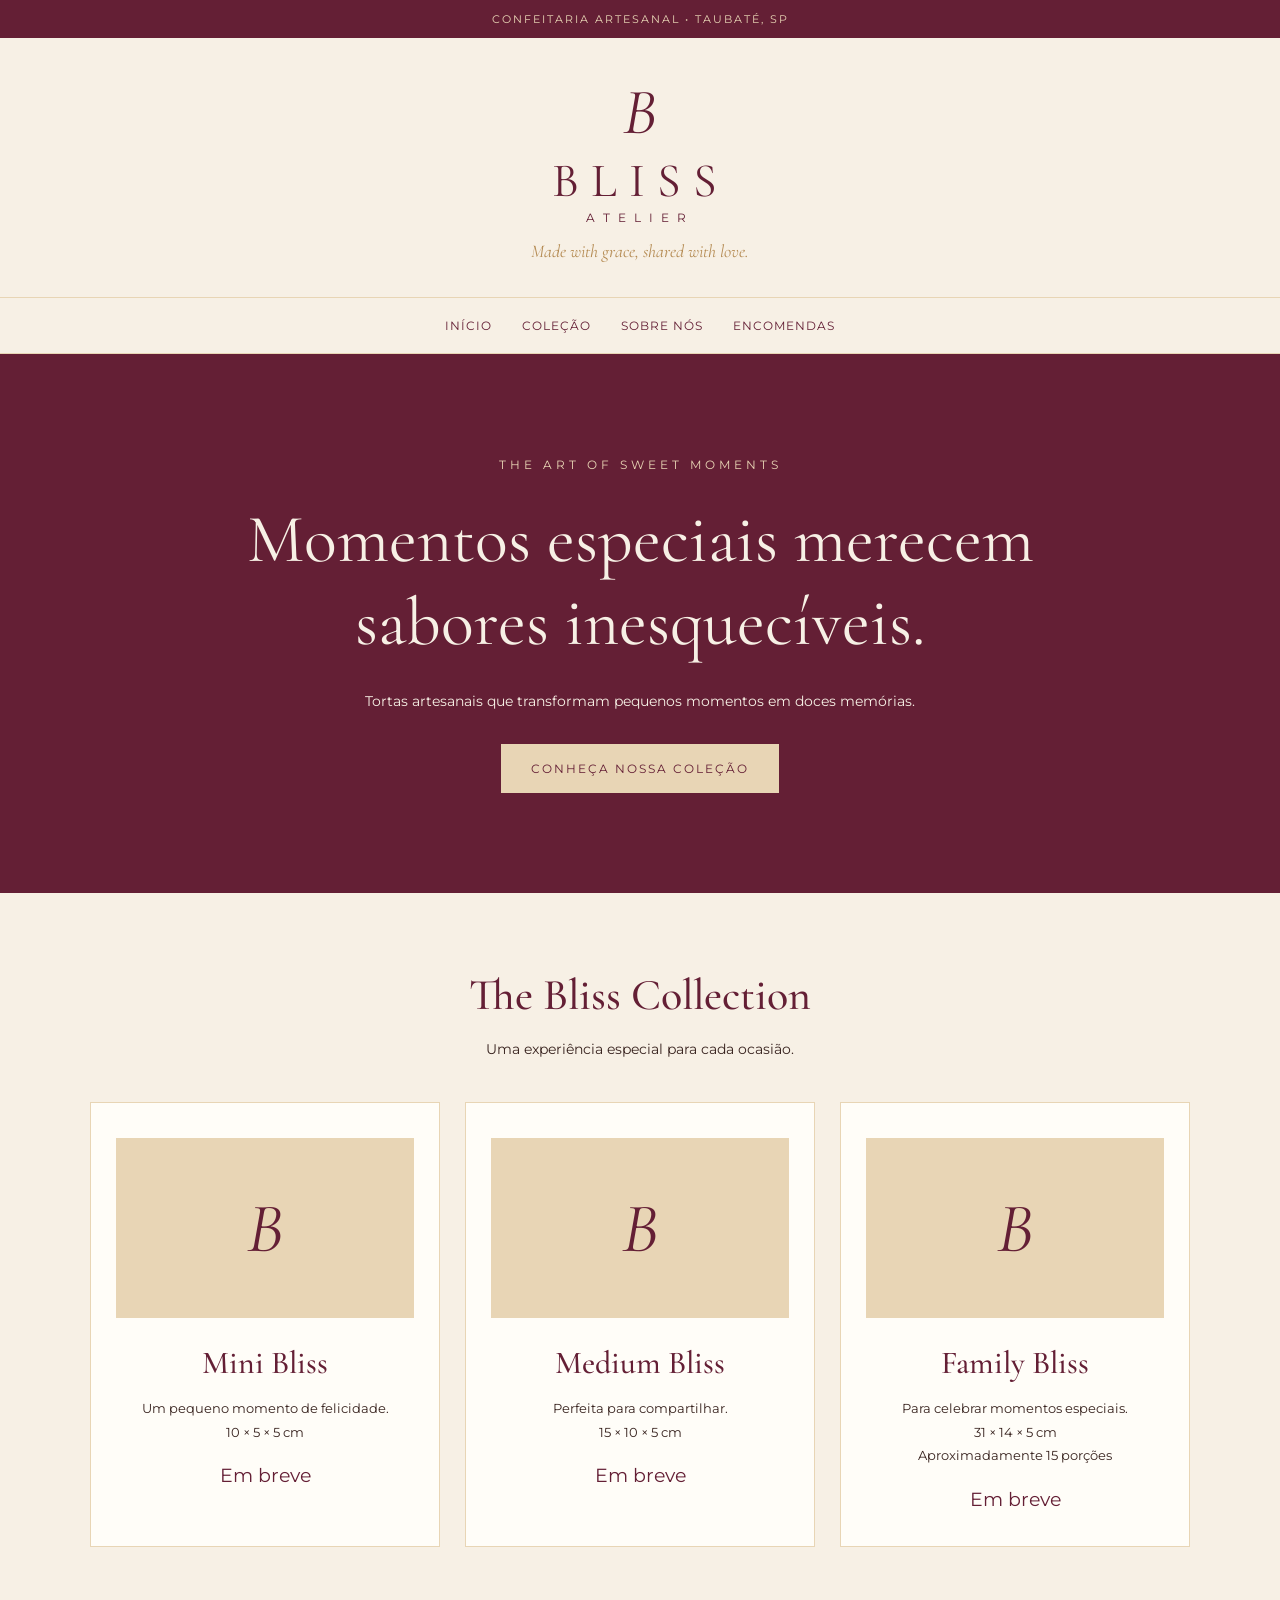
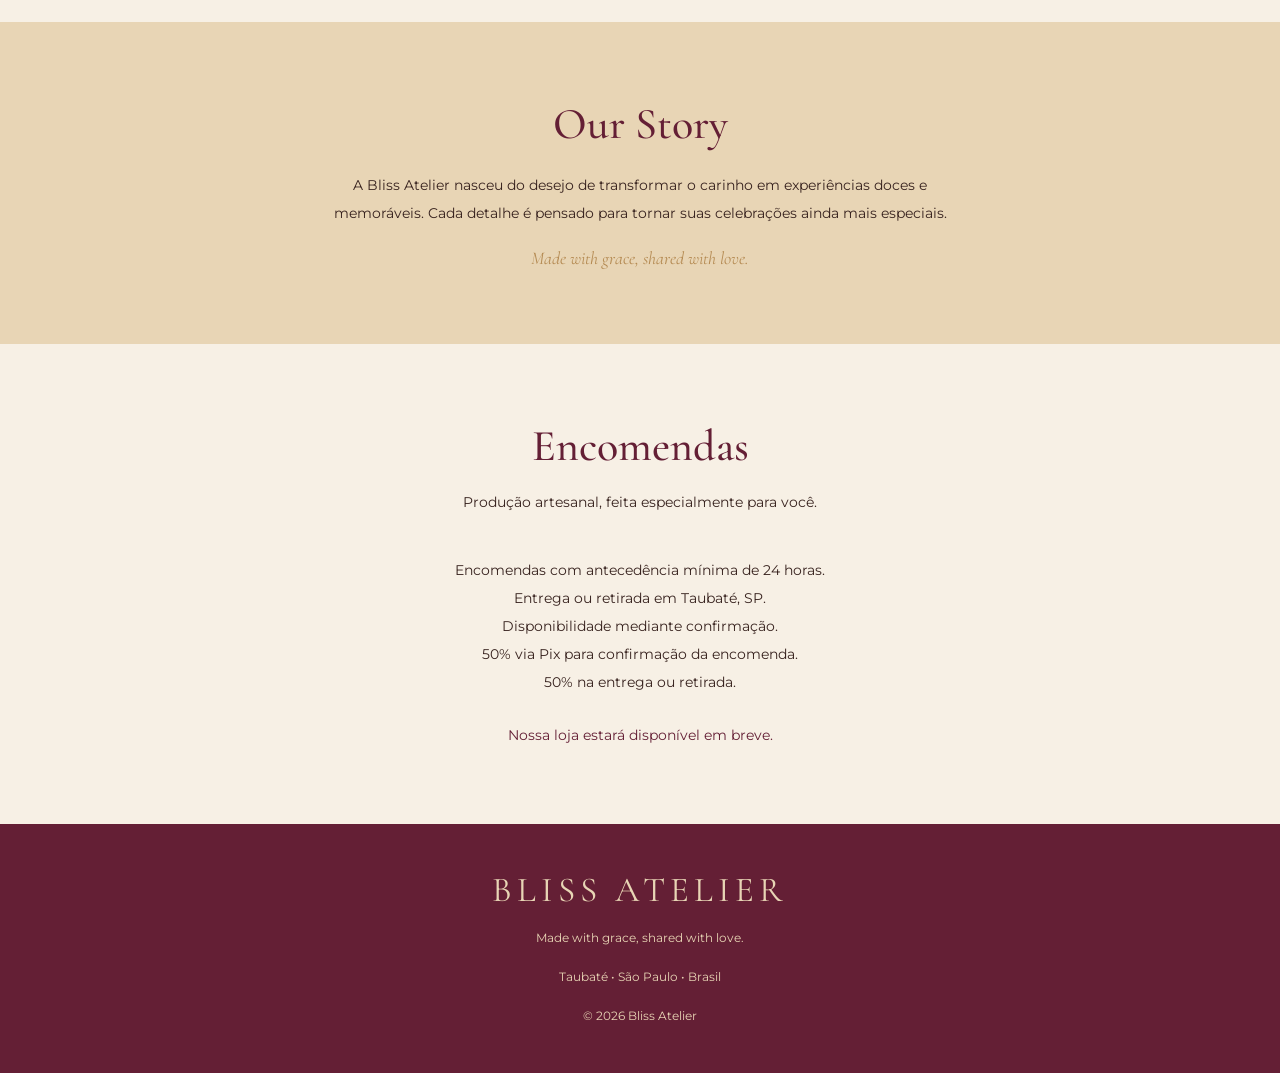
==== index.html @ 2dd6f8e2 "Add index.html for Bliss Atelier website This commit introduces a new HTML file for the Bliss Atelie" ====
<!DOCTYPE html>
<html lang="pt-BR">
<head>
<meta charset="UTF-8">
<meta name="viewport" content="width=device-width, initial-scale=1.0">
<title>Bliss Atelier | Confeitaria Artesanal</title>

<link href="https://fonts.googleapis.com/css2?family=Cormorant+Garamond:wght@400;500;600&family=Montserrat:wght@300;400;500;600&display=swap" rel="stylesheet">

<style>
:root {
    --bordeaux: #641F35;
    --champagne: #E8D5B5;
    --ivory: #F7F0E5;
    --gold: #B58B53;
    --chocolate: #38231F;
}

* {
    box-sizing: border-box;
    margin: 0;
    padding: 0;
}

html {
    scroll-behavior: smooth;
}

body {
    background: var(--ivory);
    color: var(--chocolate);
    font-family: 'Montserrat', sans-serif;
}

.announcement {
    background: var(--bordeaux);
    color: var(--champagne);
    padding: 12px;
    text-align: center;
    font-size: 11px;
    letter-spacing: 2px;
}

header {
    padding: 35px 20px;
    text-align: center;
}

.monogram {
    font-family: 'Cormorant Garamond', serif;
    font-size: 65px;
    font-style: italic;
    color: var(--bordeaux);
}

.logo {
    font-family: 'Cormorant Garamond', serif;
    font-size: 48px;
    letter-spacing: 12px;
    color: var(--bordeaux);
}

.atelier {
    font-size: 12px;
    letter-spacing: 8px;
    color: var(--bordeaux);
}

.tagline {
    font-family: 'Cormorant Garamond', serif;
    font-style: italic;
    font-size: 18px;
    color: var(--gold);
    margin-top: 15px;
}

nav {
    display: flex;
    justify-content: center;
    flex-wrap: wrap;
    gap: 30px;
    padding: 20px;
    border-top: 1px solid var(--champagne);
    border-bottom: 1px solid var(--champagne);
}

nav a {
    text-decoration: none;
    color: var(--bordeaux);
    font-size: 12px;
    letter-spacing: 1px;
}

.hero {
    background: var(--bordeaux);
    color: var(--ivory);
    padding: 100px 25px;
    text-align: center;
}

.hero span {
    color: var(--champagne);
    font-size: 12px;
    letter-spacing: 4px;
}

.hero h1 {
    font-family: 'Cormorant Garamond', serif;
    font-size: clamp(38px, 6vw, 68px);
    font-weight: 400;
    max-width: 800px;
    margin: 25px auto;
}

.hero p {
    max-width: 550px;
    margin: auto;
    line-height: 1.8;
    font-size: 14px;
}

.button {
    display: inline-block;
    background: var(--champagne);
    color: var(--bordeaux);
    padding: 17px 30px;
    margin-top: 30px;
    text-decoration: none;
    font-size: 12px;
    letter-spacing: 2px;
    transition: 0.3s;
}

.button:hover {
    background: var(--gold);
    color: white;
}

section {
    padding: 75px 25px;
}

.section-title {
    font-family: 'Cormorant Garamond', serif;
    font-size: 44px;
    font-weight: 500;
    text-align: center;
    color: var(--bordeaux);
}

.subtitle {
    text-align: center;
    margin: 15px auto 40px;
    font-size: 14px;
    line-height: 1.8;
}

.products {
    display: grid;
    grid-template-columns: repeat(auto-fit, minmax(240px, 1fr));
    gap: 25px;
    max-width: 1100px;
    margin: auto;
}

.product {
    background: #fffdf8;
    border: 1px solid var(--champagne);
    padding: 35px 25px;
    text-align: center;
}

.product-image {
    height: 180px;
    background: var(--champagne);
    display: flex;
    align-items: center;
    justify-content: center;
    font-family: 'Cormorant Garamond', serif;
    font-size: 70px;
    font-style: italic;
    color: var(--bordeaux);
    margin-bottom: 25px;
}

.product h3 {
    font-family: 'Cormorant Garamond', serif;
    color: var(--bordeaux);
    font-size: 32px;
    font-weight: 500;
}

.product p {
    font-size: 13px;
    line-height: 1.8;
    margin: 15px 0;
}

.price {
    display: block;
    color: var(--bordeaux);
    font-size: 19px;
    margin-top: 20px;
}

.about {
    background: var(--champagne);
    text-align: center;
}

.about p {
    max-width: 650px;
    margin: 20px auto;
    line-height: 2;
    font-size: 14px;
}

.orders {
    text-align: center;
}

.orders p {
    line-height: 2;
    font-size: 14px;
}

footer {
    background: var(--bordeaux);
    color: var(--champagne);
    padding: 45px 20px;
    text-align: center;
}

footer h2 {
    font-family: 'Cormorant Garamond', serif;
    font-size: 35px;
    font-weight: 400;
    letter-spacing: 5px;
}

footer p {
    font-size: 12px;
    line-height: 2;
    margin-top: 15px;
}

@media (max-width: 600px) {
    .hero {
        padding: 65px 20px;
    }

    nav {
        gap: 15px;
    }

    .logo {
        font-size: 38px;
    }
}
</style>
</head>

<body>

<div class="announcement">
    CONFEITARIA ARTESANAL • TAUBATÉ, SP
</div>

<header id="inicio">
    <div class="monogram">B</div>
    <div class="logo">BLISS</div>
    <div class="atelier">ATELIER</div>
    <div class="tagline">
        Made with grace, shared with love.
    </div>
</header>

<nav>
    <a href="#inicio">INÍCIO</a>
    <a href="#colecao">COLEÇÃO</a>
    <a href="#sobre">SOBRE NÓS</a>
    <a href="#pedidos">ENCOMENDAS</a>
</nav>

<div class="hero">
    <span>THE ART OF SWEET MOMENTS</span>

    <h1>
        Momentos especiais merecem sabores inesquecíveis.
    </h1>

    <p>
        Tortas artesanais que transformam pequenos
        momentos em doces memórias.
    </p>

    <a class="button" href="#colecao">
        CONHEÇA NOSSA COLEÇÃO
    </a>
</div>

<section id="colecao">
    <h2 class="section-title">The Bliss Collection</h2>

    <p class="subtitle">
        Uma experiência especial para cada ocasião.
    </p>

    <div class="products">

        <article class="product">
            <div class="product-image">B</div>
            <h3>Mini Bliss</h3>
            <p>
                Um pequeno momento de felicidade.
                <br>10 × 5 × 5 cm
            </p>
            <span class="price">Em breve</span>
        </article>

        <article class="product">
            <div class="product-image">B</div>
            <h3>Medium Bliss</h3>
            <p>
                Perfeita para compartilhar.
                <br>15 × 10 × 5 cm
            </p>
            <span class="price">Em breve</span>
        </article>

        <article class="product">
            <div class="product-image">B</div>
            <h3>Family Bliss</h3>
            <p>
                Para celebrar momentos especiais.
                <br>31 × 14 × 5 cm
                <br>Aproximadamente 15 porções
            </p>
            <span class="price">Em breve</span>
        </article>

    </div>
</section>

<section class="about" id="sobre">
    <h2 class="section-title">Our Story</h2>

    <p>
        A Bliss Atelier nasceu do desejo de transformar
        o carinho em experiências doces e memoráveis.
        Cada detalhe é pensado para tornar suas
        celebrações ainda mais especiais.
    </p>

    <div class="tagline">
        Made with grace, shared with love.
    </div>
</section>

<section class="orders" id="pedidos">
    <h2 class="section-title">Encomendas</h2>

    <p class="subtitle">
        Produção artesanal, feita especialmente para você.
    </p>

    <p>
        Encomendas com antecedência mínima de 24 horas.
        <br>
        Entrega ou retirada em Taubaté, SP.
        <br>
        Disponibilidade mediante confirmação.
        <br>
        50% via Pix para confirmação da encomenda.
        <br>
        50% na entrega ou retirada.
    </p>

    <p style="margin-top:25px;color:#641F35">
        Nossa loja estará disponível em breve.
    </p>
</section>

<footer>
    <h2>BLISS ATELIER</h2>

    <p>Made with grace, shared with love.</p>
    <p>Taubaté • São Paulo • Brasil</p>
    <p>© 2026 Bliss Atelier</p>
</footer>

</body>
</html>
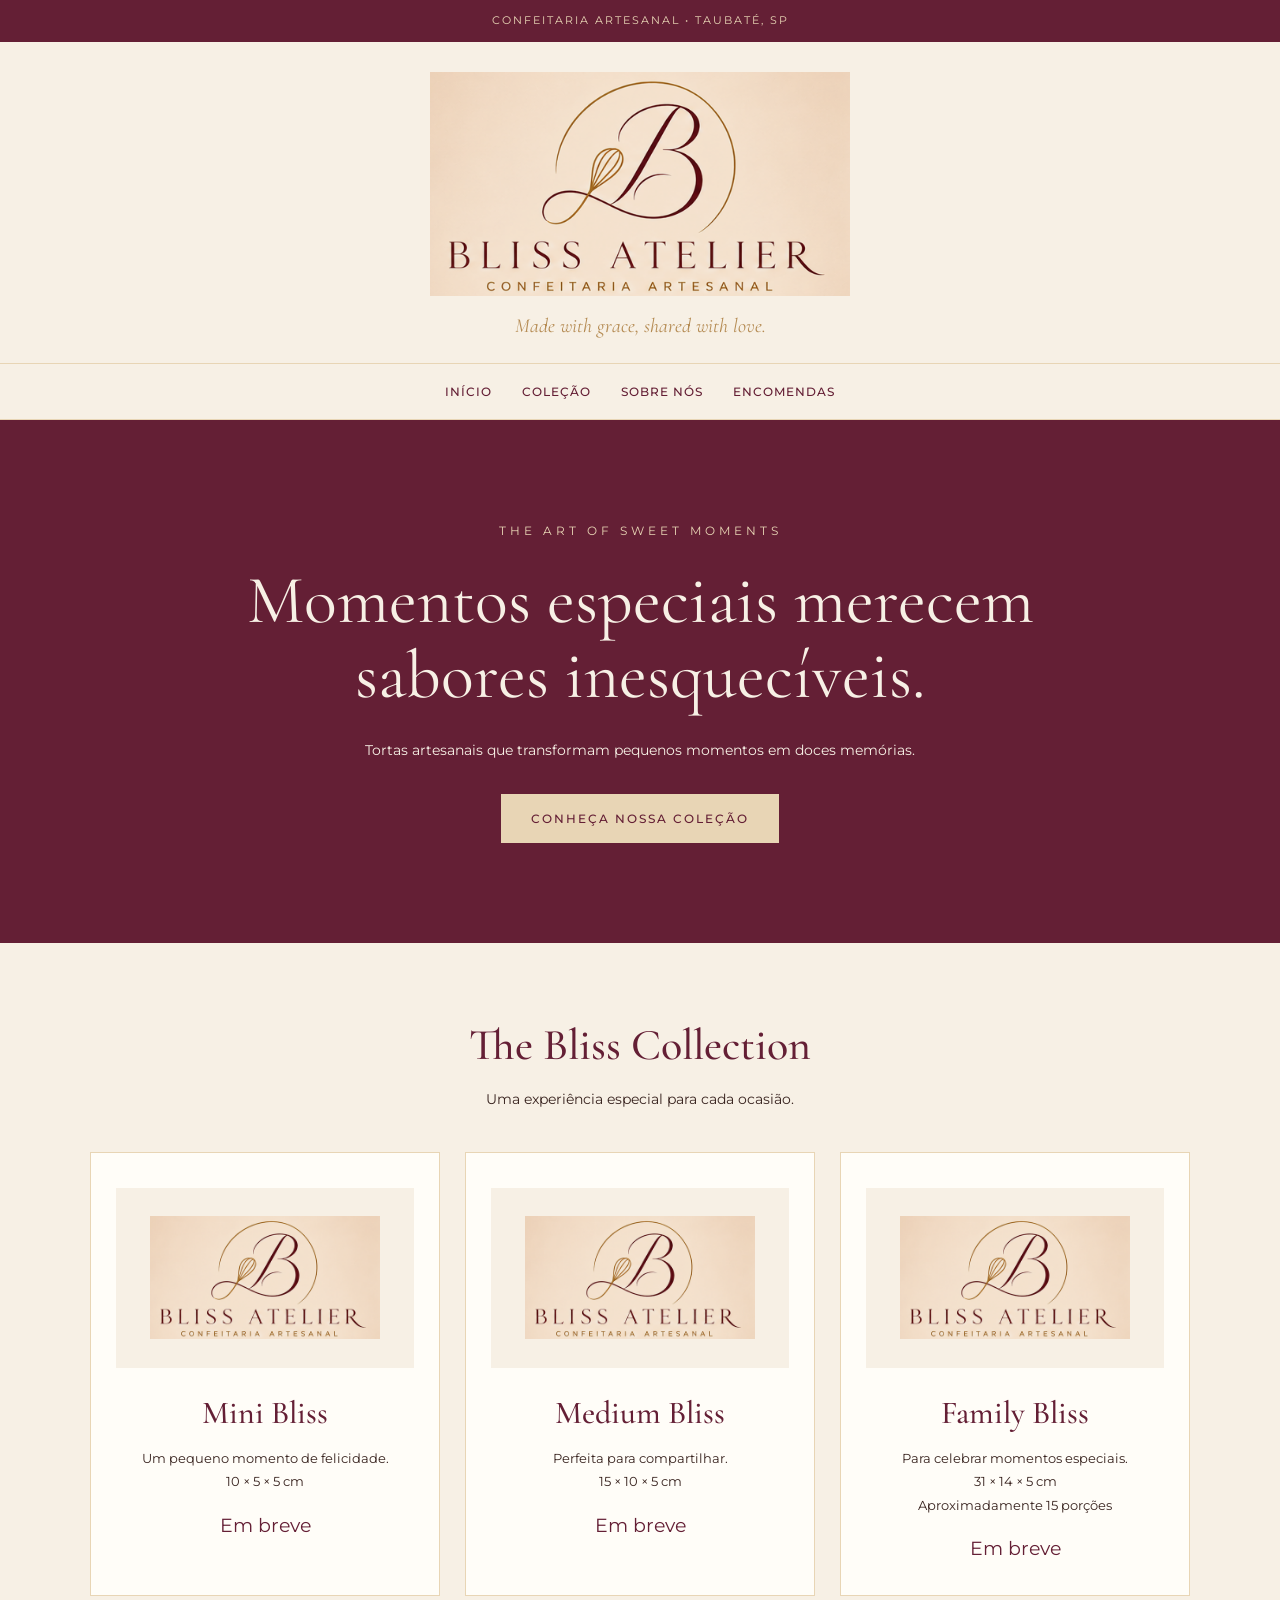
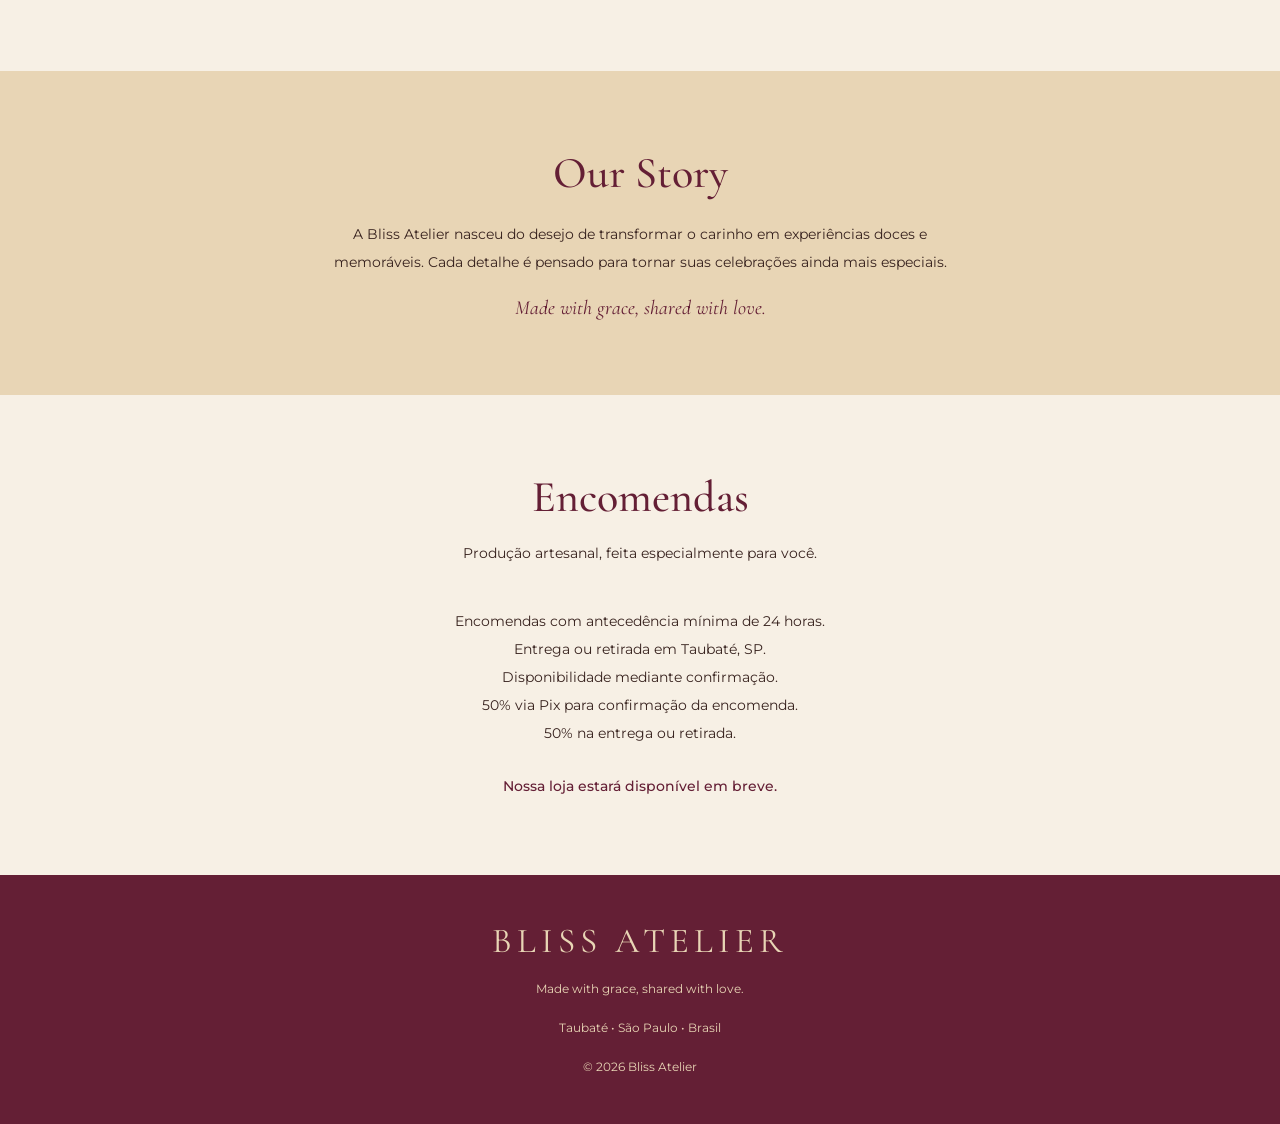
==== commit a3c2e520: "Refactor index.html for layout and styling improvements Updated HTML structure and styles for better" ====
--- a/index.html
+++ b/index.html
@@ -4,11 +4,17 @@
 <head>
 <meta charset="UTF-8">
 <meta name="viewport" content="width=device-width, initial-scale=1.0">
+
 <title>Bliss Atelier | Confeitaria Artesanal</title>
 
+<meta name="description" content="Bliss Atelier - Tortas artesanais feitas especialmente para você. Encomendas em Taubaté, SP.">
+
+<link rel="icon" type="image/png" href="./logo.png">
+
 <link href="https://fonts.googleapis.com/css2?family=Cormorant+Garamond:wght@400;500;600&family=Montserrat:wght@300;400;500;600&display=swap" rel="stylesheet">
 
 <style>
+
 :root {
     --bordeaux: #641F35;
     --champagne: #E8D5B5;
@@ -33,6 +39,8 @@
     font-family: 'Montserrat', sans-serif;
 }
 
+/* BARRA SUPERIOR */
+
 .announcement {
     background: var(--bordeaux);
     color: var(--champagne);
@@ -40,44 +48,39 @@
     text-align: center;
     font-size: 11px;
     letter-spacing: 2px;
-}
+    line-height: 1.6;
+}
+
+/* CABEÇALHO E LOGO */
 
 header {
-    padding: 35px 20px;
-    text-align: center;
-}
-
-.monogram {
-    font-family: 'Cormorant Garamond', serif;
-    font-size: 65px;
-    font-style: italic;
-    color: var(--bordeaux);
-}
-
-.logo {
-    font-family: 'Cormorant Garamond', serif;
-    font-size: 48px;
-    letter-spacing: 12px;
-    color: var(--bordeaux);
-}
-
-.atelier {
-    font-size: 12px;
-    letter-spacing: 8px;
-    color: var(--bordeaux);
+    padding: 30px 20px 25px;
+    text-align: center;
+}
+
+.brand-logo {
+    display: block;
+    width: 420px;
+    max-width: 90%;
+    height: auto;
+    margin: 0 auto;
+    mix-blend-mode: multiply;
 }
 
 .tagline {
     font-family: 'Cormorant Garamond', serif;
     font-style: italic;
-    font-size: 18px;
+    font-size: 20px;
     color: var(--gold);
-    margin-top: 15px;
-}
+    margin-top: 18px;
+}
+
+/* MENU */
 
 nav {
     display: flex;
     justify-content: center;
+    align-items: center;
     flex-wrap: wrap;
     gap: 30px;
     padding: 20px;
@@ -89,8 +92,16 @@
     text-decoration: none;
     color: var(--bordeaux);
     font-size: 12px;
+    font-weight: 500;
     letter-spacing: 1px;
-}
+    transition: 0.3s;
+}
+
+nav a:hover {
+    color: var(--gold);
+}
+
+/* APRESENTAÇÃO */
 
 .hero {
     background: var(--bordeaux);
@@ -111,6 +122,7 @@
     font-weight: 400;
     max-width: 800px;
     margin: 25px auto;
+    line-height: 1.1;
 }
 
 .hero p {
@@ -128,6 +140,7 @@
     margin-top: 30px;
     text-decoration: none;
     font-size: 12px;
+    font-weight: 500;
     letter-spacing: 2px;
     transition: 0.3s;
 }
@@ -136,6 +149,8 @@
     background: var(--gold);
     color: white;
 }
+
+/* SEÇÕES */
 
 section {
     padding: 75px 25px;
@@ -155,6 +170,8 @@
     font-size: 14px;
     line-height: 1.8;
 }
+
+/* CATÁLOGO */
 
 .products {
     display: grid;
@@ -169,19 +186,30 @@
     border: 1px solid var(--champagne);
     padding: 35px 25px;
     text-align: center;
+    transition: transform 0.3s, box-shadow 0.3s;
+}
+
+.product:hover {
+    transform: translateY(-4px);
+    box-shadow: 0 8px 25px rgba(100, 31, 53, 0.08);
 }
 
 .product-image {
     height: 180px;
-    background: var(--champagne);
+    background: var(--ivory);
     display: flex;
     align-items: center;
     justify-content: center;
-    font-family: 'Cormorant Garamond', serif;
-    font-size: 70px;
-    font-style: italic;
-    color: var(--bordeaux);
     margin-bottom: 25px;
+    overflow: hidden;
+}
+
+.product-image img {
+    width: 85%;
+    max-width: 230px;
+    max-height: 90%;
+    object-fit: contain;
+    mix-blend-mode: multiply;
 }
 
 .product h3 {
@@ -203,6 +231,8 @@
     font-size: 19px;
     margin-top: 20px;
 }
+
+/* SOBRE NÓS */
 
 .about {
     background: var(--champagne);
@@ -216,6 +246,12 @@
     font-size: 14px;
 }
 
+.about .tagline {
+    color: var(--bordeaux);
+}
+
+/* ENCOMENDAS */
+
 .orders {
     text-align: center;
 }
@@ -224,6 +260,14 @@
     line-height: 2;
     font-size: 14px;
 }
+
+.coming-soon {
+    margin-top: 25px;
+    color: var(--bordeaux);
+    font-weight: 500;
+}
+
+/* RODAPÉ */
 
 footer {
     background: var(--bordeaux);
@@ -245,36 +289,96 @@
     margin-top: 15px;
 }
 
+/* ADAPTAÇÃO PARA CELULARES */
+
 @media (max-width: 600px) {
+
+    .announcement {
+        font-size: 9px;
+        letter-spacing: 1.5px;
+    }
+
+    header {
+        padding: 25px 15px;
+    }
+
+    .brand-logo {
+        width: 340px;
+        max-width: 95%;
+    }
+
+    .tagline {
+        font-size: 17px;
+        margin-top: 12px;
+    }
+
+    nav {
+        gap: 15px;
+        padding: 17px 10px;
+    }
+
+    nav a {
+        font-size: 10px;
+    }
+
     .hero {
         padding: 65px 20px;
     }
 
-    nav {
-        gap: 15px;
-    }
-
-    .logo {
-        font-size: 38px;
-    }
-}
+    .hero span {
+        font-size: 10px;
+        letter-spacing: 2px;
+    }
+
+    section {
+        padding: 50px 20px;
+    }
+
+    .section-title {
+        font-size: 36px;
+    }
+
+    .products {
+        grid-template-columns: 1fr;
+    }
+
+    .product {
+        padding: 25px;
+    }
+
+    footer h2 {
+        font-size: 28px;
+    }
+}
+
 </style>
 </head>
 
 <body>
+
+<!-- BARRA SUPERIOR -->
 
 <div class="announcement">
     CONFEITARIA ARTESANAL • TAUBATÉ, SP
 </div>
 
+<!-- LOGO OFICIAL -->
+
 <header id="inicio">
-    <div class="monogram">B</div>
-    <div class="logo">BLISS</div>
-    <div class="atelier">ATELIER</div>
+
+    <img
+        class="brand-logo"
+        src="./logo.png"
+        alt="Bliss Atelier - Confeitaria Artesanal"
+    >
+
     <div class="tagline">
         Made with grace, shared with love.
     </div>
+
 </header>
+
+<!-- MENU -->
 
 <nav>
     <a href="#inicio">INÍCIO</a>
@@ -283,7 +387,10 @@
     <a href="#pedidos">ENCOMENDAS</a>
 </nav>
 
+<!-- APRESENTAÇÃO -->
+
 <div class="hero">
+
     <span>THE ART OF SWEET MOMENTS</span>
 
     <h1>
@@ -298,10 +405,16 @@
     <a class="button" href="#colecao">
         CONHEÇA NOSSA COLEÇÃO
     </a>
+
 </div>
 
+<!-- CATÁLOGO -->
+
 <section id="colecao">
-    <h2 class="section-title">The Bliss Collection</h2>
+
+    <h2 class="section-title">
+        The Bliss Collection
+    </h2>
 
     <p class="subtitle">
         Uma experiência especial para cada ocasião.
@@ -309,42 +422,97 @@
 
     <div class="products">
 
+        <!-- MINI BLISS -->
+
         <article class="product">
-            <div class="product-image">B</div>
+
+            <div class="product-image">
+                <img
+                    src="./logo.png"
+                    alt="Mini Bliss - Imagem provisória"
+                    loading="lazy"
+                >
+            </div>
+
             <h3>Mini Bliss</h3>
+
             <p>
                 Um pequeno momento de felicidade.
-                <br>10 × 5 × 5 cm
+                <br>
+                10 × 5 × 5 cm
             </p>
-            <span class="price">Em breve</span>
+
+            <span class="price">
+                Em breve
+            </span>
+
         </article>
 
+        <!-- MEDIUM BLISS -->
+
         <article class="product">
-            <div class="product-image">B</div>
+
+            <div class="product-image">
+                <img
+                    src="./logo.png"
+                    alt="Medium Bliss - Imagem provisória"
+                    loading="lazy"
+                >
+            </div>
+
             <h3>Medium Bliss</h3>
+
             <p>
                 Perfeita para compartilhar.
-                <br>15 × 10 × 5 cm
+                <br>
+                15 × 10 × 5 cm
             </p>
-            <span class="price">Em breve</span>
+
+            <span class="price">
+                Em breve
+            </span>
+
         </article>
 
+        <!-- FAMILY BLISS -->
+
         <article class="product">
-            <div class="product-image">B</div>
+
+            <div class="product-image">
+                <img
+                    src="./logo.png"
+                    alt="Family Bliss - Imagem provisória"
+                    loading="lazy"
+                >
+            </div>
+
             <h3>Family Bliss</h3>
+
             <p>
                 Para celebrar momentos especiais.
-                <br>31 × 14 × 5 cm
-                <br>Aproximadamente 15 porções
+                <br>
+                31 × 14 × 5 cm
+                <br>
+                Aproximadamente 15 porções
             </p>
-            <span class="price">Em breve</span>
+
+            <span class="price">
+                Em breve
+            </span>
+
         </article>
 
     </div>
+
 </section>
 
+<!-- SOBRE NÓS -->
+
 <section class="about" id="sobre">
-    <h2 class="section-title">Our Story</h2>
+
+    <h2 class="section-title">
+        Our Story
+    </h2>
 
     <p>
         A Bliss Atelier nasceu do desejo de transformar
@@ -356,10 +524,16 @@
     <div class="tagline">
         Made with grace, shared with love.
     </div>
+
 </section>
 
+<!-- ENCOMENDAS -->
+
 <section class="orders" id="pedidos">
-    <h2 class="section-title">Encomendas</h2>
+
+    <h2 class="section-title">
+        Encomendas
+    </h2>
 
     <p class="subtitle">
         Produção artesanal, feita especialmente para você.
@@ -377,17 +551,30 @@
         50% na entrega ou retirada.
     </p>
 
-    <p style="margin-top:25px;color:#641F35">
+    <p class="coming-soon">
         Nossa loja estará disponível em breve.
     </p>
+
 </section>
 
+<!-- RODAPÉ -->
+
 <footer>
+
     <h2>BLISS ATELIER</h2>
 
-    <p>Made with grace, shared with love.</p>
-    <p>Taubaté • São Paulo • Brasil</p>
-    <p>© 2026 Bliss Atelier</p>
+    <p>
+        Made with grace, shared with love.
+    </p>
+
+    <p>
+        Taubaté • São Paulo • Brasil
+    </p>
+
+    <p>
+        © 2026 Bliss Atelier
+    </p>
+
 </footer>
 
 </body>
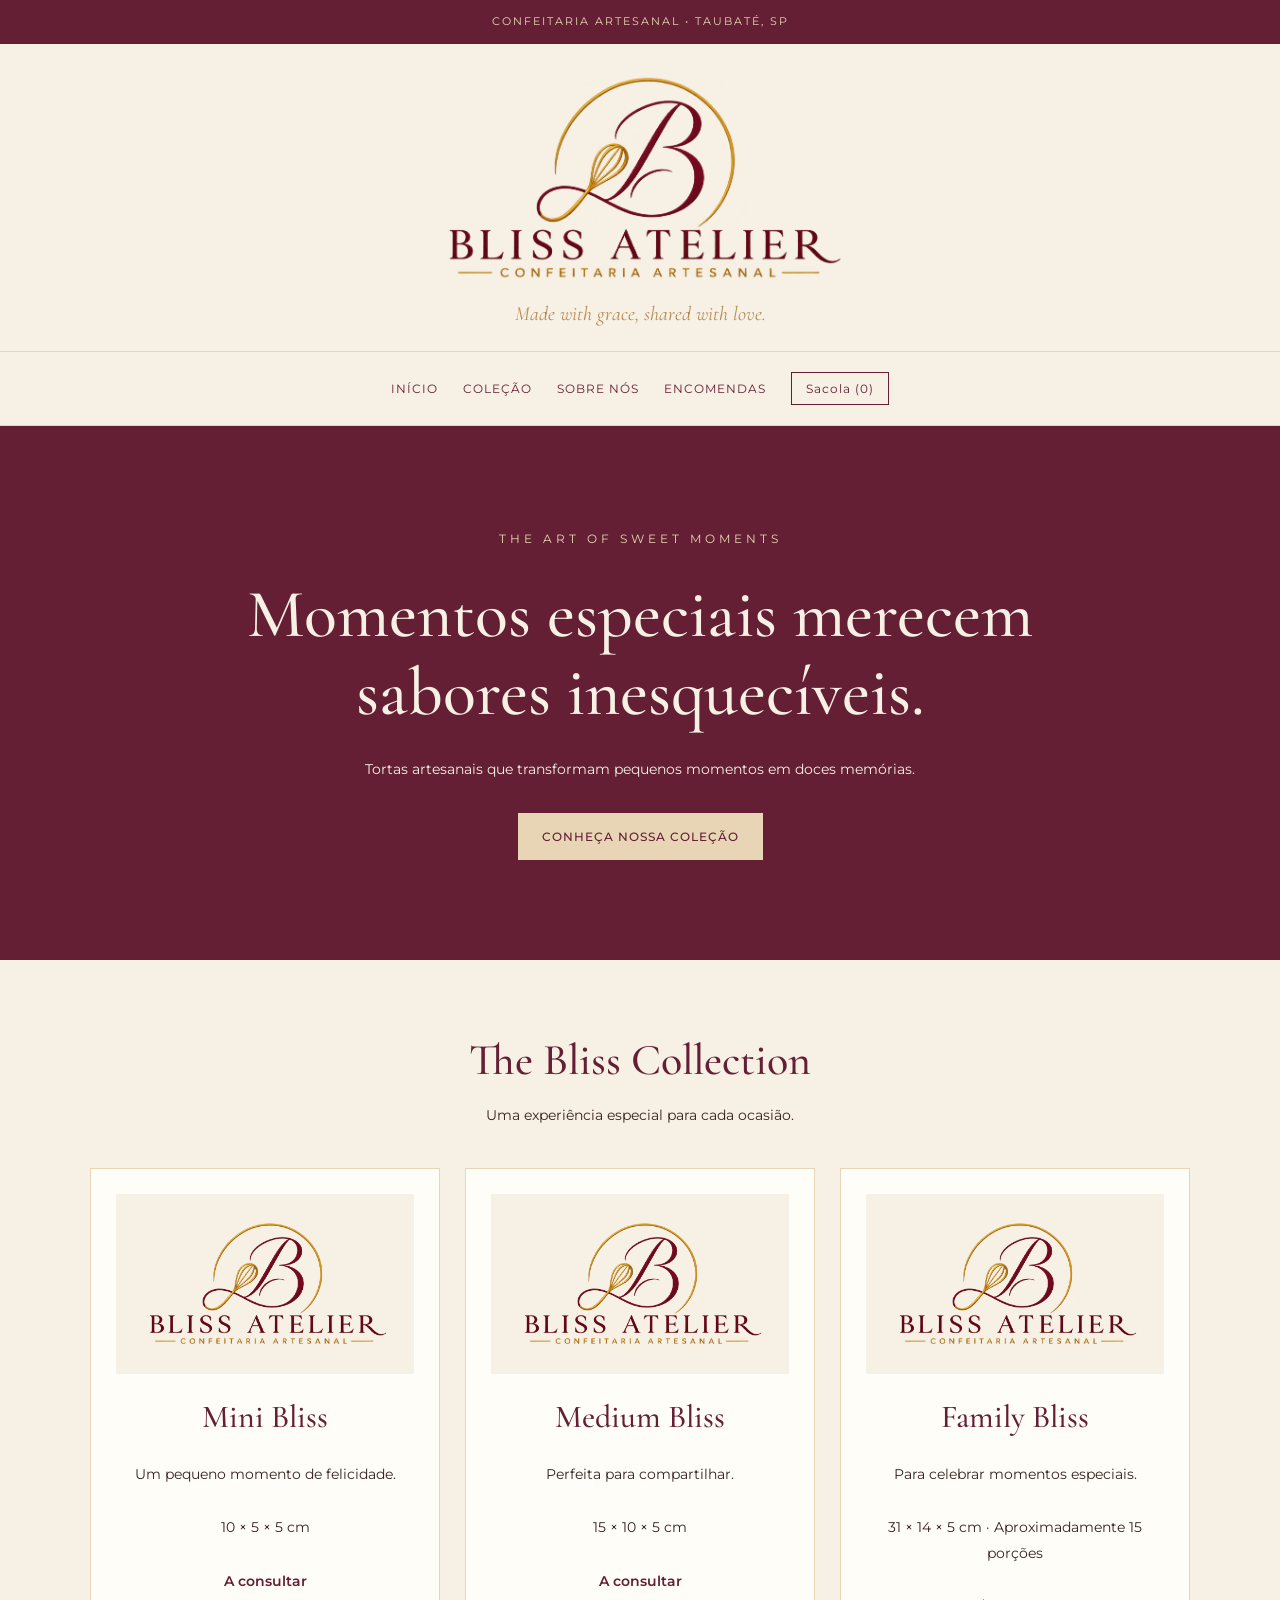
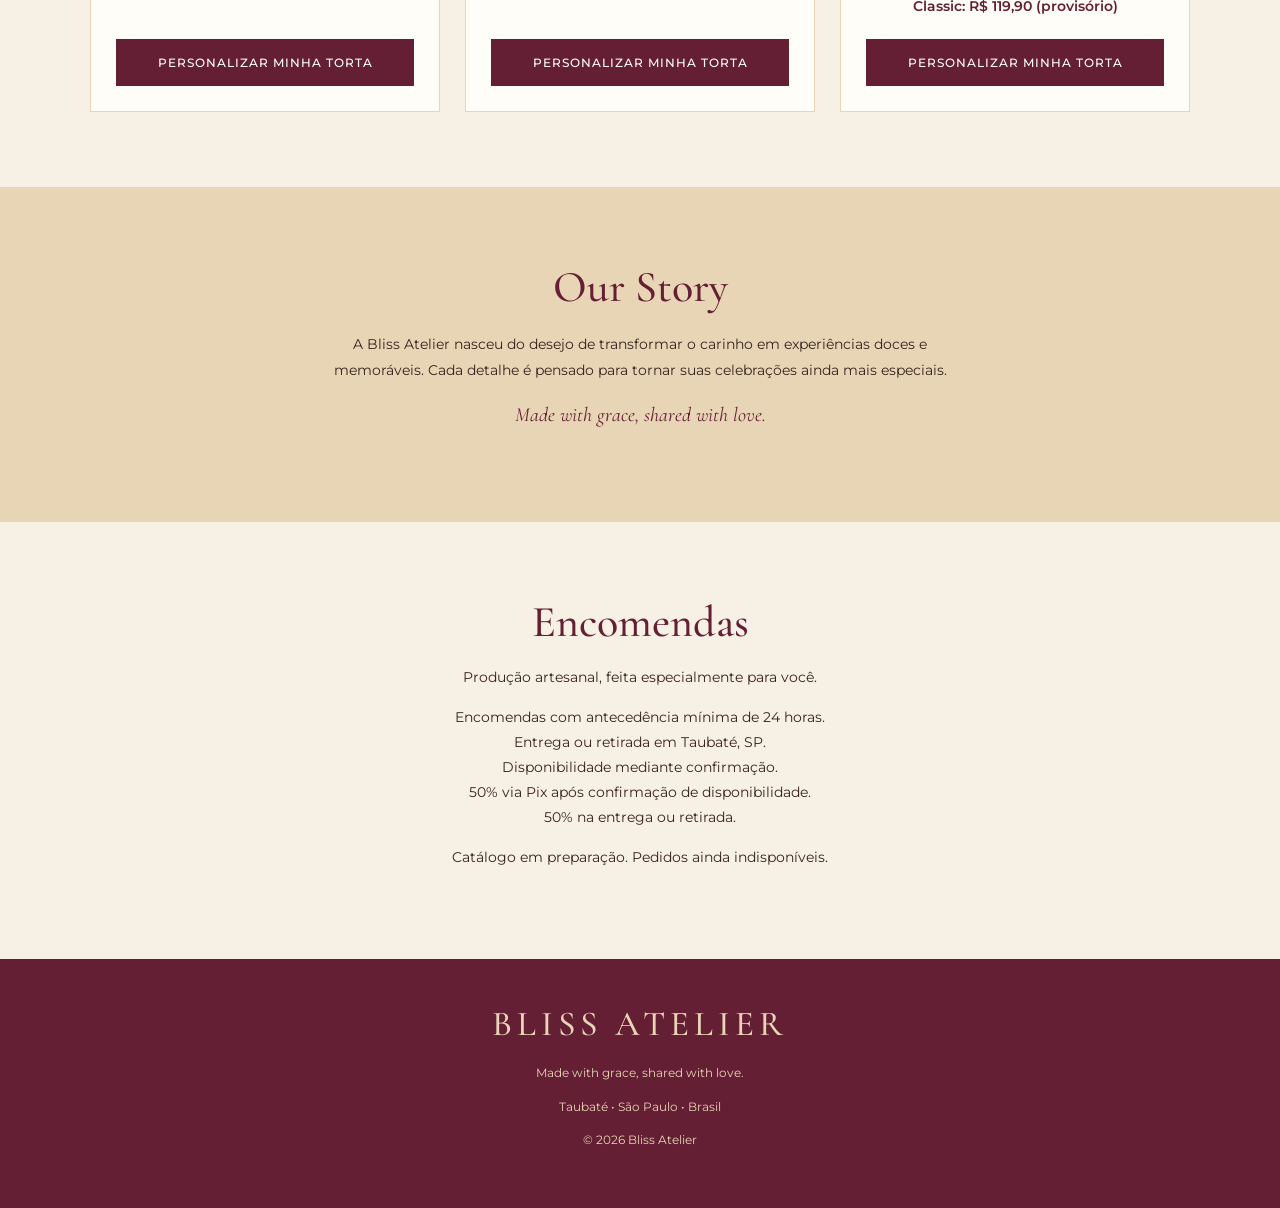
==== commit d2a15bd8: "Update index.html" ====
--- a/index.html
+++ b/index.html
@@ -1,581 +1,11 @@
-
-<!DOCTYPE html>
-<html lang="pt-BR">
-<head>
-<meta charset="UTF-8">
-<meta name="viewport" content="width=device-width, initial-scale=1.0">
-
-<title>Bliss Atelier | Confeitaria Artesanal</title>
-
-<meta name="description" content="Bliss Atelier - Tortas artesanais feitas especialmente para você. Encomendas em Taubaté, SP.">
-
-<link rel="icon" type="image/png" href="./logo.png">
-
-<link href="https://fonts.googleapis.com/css2?family=Cormorant+Garamond:wght@400;500;600&family=Montserrat:wght@300;400;500;600&display=swap" rel="stylesheet">
-
-<style>
-
-:root {
-    --bordeaux: #641F35;
-    --champagne: #E8D5B5;
-    --ivory: #F7F0E5;
-    --gold: #B58B53;
-    --chocolate: #38231F;
-}
-
-* {
-    box-sizing: border-box;
-    margin: 0;
-    padding: 0;
-}
-
-html {
-    scroll-behavior: smooth;
-}
-
-body {
-    background: var(--ivory);
-    color: var(--chocolate);
-    font-family: 'Montserrat', sans-serif;
-}
-
-/* BARRA SUPERIOR */
-
-.announcement {
-    background: var(--bordeaux);
-    color: var(--champagne);
-    padding: 12px;
-    text-align: center;
-    font-size: 11px;
-    letter-spacing: 2px;
-    line-height: 1.6;
-}
-
-/* CABEÇALHO E LOGO */
-
-header {
-    padding: 30px 20px 25px;
-    text-align: center;
-}
-
-.brand-logo {
-    display: block;
-    width: 420px;
-    max-width: 90%;
-    height: auto;
-    margin: 0 auto;
-    mix-blend-mode: multiply;
-}
-
-.tagline {
-    font-family: 'Cormorant Garamond', serif;
-    font-style: italic;
-    font-size: 20px;
-    color: var(--gold);
-    margin-top: 18px;
-}
-
-/* MENU */
-
-nav {
-    display: flex;
-    justify-content: center;
-    align-items: center;
-    flex-wrap: wrap;
-    gap: 30px;
-    padding: 20px;
-    border-top: 1px solid var(--champagne);
-    border-bottom: 1px solid var(--champagne);
-}
-
-nav a {
-    text-decoration: none;
-    color: var(--bordeaux);
-    font-size: 12px;
-    font-weight: 500;
-    letter-spacing: 1px;
-    transition: 0.3s;
-}
-
-nav a:hover {
-    color: var(--gold);
-}
-
-/* APRESENTAÇÃO */
-
-.hero {
-    background: var(--bordeaux);
-    color: var(--ivory);
-    padding: 100px 25px;
-    text-align: center;
-}
-
-.hero span {
-    color: var(--champagne);
-    font-size: 12px;
-    letter-spacing: 4px;
-}
-
-.hero h1 {
-    font-family: 'Cormorant Garamond', serif;
-    font-size: clamp(38px, 6vw, 68px);
-    font-weight: 400;
-    max-width: 800px;
-    margin: 25px auto;
-    line-height: 1.1;
-}
-
-.hero p {
-    max-width: 550px;
-    margin: auto;
-    line-height: 1.8;
-    font-size: 14px;
-}
-
-.button {
-    display: inline-block;
-    background: var(--champagne);
-    color: var(--bordeaux);
-    padding: 17px 30px;
-    margin-top: 30px;
-    text-decoration: none;
-    font-size: 12px;
-    font-weight: 500;
-    letter-spacing: 2px;
-    transition: 0.3s;
-}
-
-.button:hover {
-    background: var(--gold);
-    color: white;
-}
-
-/* SEÇÕES */
-
-section {
-    padding: 75px 25px;
-}
-
-.section-title {
-    font-family: 'Cormorant Garamond', serif;
-    font-size: 44px;
-    font-weight: 500;
-    text-align: center;
-    color: var(--bordeaux);
-}
-
-.subtitle {
-    text-align: center;
-    margin: 15px auto 40px;
-    font-size: 14px;
-    line-height: 1.8;
-}
-
-/* CATÁLOGO */
-
-.products {
-    display: grid;
-    grid-template-columns: repeat(auto-fit, minmax(240px, 1fr));
-    gap: 25px;
-    max-width: 1100px;
-    margin: auto;
-}
-
-.product {
-    background: #fffdf8;
-    border: 1px solid var(--champagne);
-    padding: 35px 25px;
-    text-align: center;
-    transition: transform 0.3s, box-shadow 0.3s;
-}
-
-.product:hover {
-    transform: translateY(-4px);
-    box-shadow: 0 8px 25px rgba(100, 31, 53, 0.08);
-}
-
-.product-image {
-    height: 180px;
-    background: var(--ivory);
-    display: flex;
-    align-items: center;
-    justify-content: center;
-    margin-bottom: 25px;
-    overflow: hidden;
-}
-
-.product-image img {
-    width: 85%;
-    max-width: 230px;
-    max-height: 90%;
-    object-fit: contain;
-    mix-blend-mode: multiply;
-}
-
-.product h3 {
-    font-family: 'Cormorant Garamond', serif;
-    color: var(--bordeaux);
-    font-size: 32px;
-    font-weight: 500;
-}
-
-.product p {
-    font-size: 13px;
-    line-height: 1.8;
-    margin: 15px 0;
-}
-
-.price {
-    display: block;
-    color: var(--bordeaux);
-    font-size: 19px;
-    margin-top: 20px;
-}
-
-/* SOBRE NÓS */
-
-.about {
-    background: var(--champagne);
-    text-align: center;
-}
-
-.about p {
-    max-width: 650px;
-    margin: 20px auto;
-    line-height: 2;
-    font-size: 14px;
-}
-
-.about .tagline {
-    color: var(--bordeaux);
-}
-
-/* ENCOMENDAS */
-
-.orders {
-    text-align: center;
-}
-
-.orders p {
-    line-height: 2;
-    font-size: 14px;
-}
-
-.coming-soon {
-    margin-top: 25px;
-    color: var(--bordeaux);
-    font-weight: 500;
-}
-
-/* RODAPÉ */
-
-footer {
-    background: var(--bordeaux);
-    color: var(--champagne);
-    padding: 45px 20px;
-    text-align: center;
-}
-
-footer h2 {
-    font-family: 'Cormorant Garamond', serif;
-    font-size: 35px;
-    font-weight: 400;
-    letter-spacing: 5px;
-}
-
-footer p {
-    font-size: 12px;
-    line-height: 2;
-    margin-top: 15px;
-}
-
-/* ADAPTAÇÃO PARA CELULARES */
-
-@media (max-width: 600px) {
-
-    .announcement {
-        font-size: 9px;
-        letter-spacing: 1.5px;
-    }
-
-    header {
-        padding: 25px 15px;
-    }
-
-    .brand-logo {
-        width: 340px;
-        max-width: 95%;
-    }
-
-    .tagline {
-        font-size: 17px;
-        margin-top: 12px;
-    }
-
-    nav {
-        gap: 15px;
-        padding: 17px 10px;
-    }
-
-    nav a {
-        font-size: 10px;
-    }
-
-    .hero {
-        padding: 65px 20px;
-    }
-
-    .hero span {
-        font-size: 10px;
-        letter-spacing: 2px;
-    }
-
-    section {
-        padding: 50px 20px;
-    }
-
-    .section-title {
-        font-size: 36px;
-    }
-
-    .products {
-        grid-template-columns: 1fr;
-    }
-
-    .product {
-        padding: 25px;
-    }
-
-    footer h2 {
-        font-size: 28px;
-    }
-}
-
-</style>
-</head>
-
-<body>
-
-<!-- BARRA SUPERIOR -->
-
-<div class="announcement">
-    CONFEITARIA ARTESANAL • TAUBATÉ, SP
-</div>
-
-<!-- LOGO OFICIAL -->
-
-<header id="inicio">
-
-    <img
-        class="brand-logo"
-        src="./logo.png"
-        alt="Bliss Atelier - Confeitaria Artesanal"
-    >
-
-    <div class="tagline">
-        Made with grace, shared with love.
-    </div>
-
-</header>
-
-<!-- MENU -->
-
-<nav>
-    <a href="#inicio">INÍCIO</a>
-    <a href="#colecao">COLEÇÃO</a>
-    <a href="#sobre">SOBRE NÓS</a>
-    <a href="#pedidos">ENCOMENDAS</a>
-</nav>
-
-<!-- APRESENTAÇÃO -->
-
-<div class="hero">
-
-    <span>THE ART OF SWEET MOMENTS</span>
-
-    <h1>
-        Momentos especiais merecem sabores inesquecíveis.
-    </h1>
-
-    <p>
-        Tortas artesanais que transformam pequenos
-        momentos em doces memórias.
-    </p>
-
-    <a class="button" href="#colecao">
-        CONHEÇA NOSSA COLEÇÃO
-    </a>
-
-</div>
-
-<!-- CATÁLOGO -->
-
-<section id="colecao">
-
-    <h2 class="section-title">
-        The Bliss Collection
-    </h2>
-
-    <p class="subtitle">
-        Uma experiência especial para cada ocasião.
-    </p>
-
-    <div class="products">
-
-        <!-- MINI BLISS -->
-
-        <article class="product">
-
-            <div class="product-image">
-                <img
-                    src="./logo.png"
-                    alt="Mini Bliss - Imagem provisória"
-                    loading="lazy"
-                >
-            </div>
-
-            <h3>Mini Bliss</h3>
-
-            <p>
-                Um pequeno momento de felicidade.
-                <br>
-                10 × 5 × 5 cm
-            </p>
-
-            <span class="price">
-                Em breve
-            </span>
-
-        </article>
-
-        <!-- MEDIUM BLISS -->
-
-        <article class="product">
-
-            <div class="product-image">
-                <img
-                    src="./logo.png"
-                    alt="Medium Bliss - Imagem provisória"
-                    loading="lazy"
-                >
-            </div>
-
-            <h3>Medium Bliss</h3>
-
-            <p>
-                Perfeita para compartilhar.
-                <br>
-                15 × 10 × 5 cm
-            </p>
-
-            <span class="price">
-                Em breve
-            </span>
-
-        </article>
-
-        <!-- FAMILY BLISS -->
-
-        <article class="product">
-
-            <div class="product-image">
-                <img
-                    src="./logo.png"
-                    alt="Family Bliss - Imagem provisória"
-                    loading="lazy"
-                >
-            </div>
-
-            <h3>Family Bliss</h3>
-
-            <p>
-                Para celebrar momentos especiais.
-                <br>
-                31 × 14 × 5 cm
-                <br>
-                Aproximadamente 15 porções
-            </p>
-
-            <span class="price">
-                Em breve
-            </span>
-
-        </article>
-
-    </div>
-
-</section>
-
-<!-- SOBRE NÓS -->
-
-<section class="about" id="sobre">
-
-    <h2 class="section-title">
-        Our Story
-    </h2>
-
-    <p>
-        A Bliss Atelier nasceu do desejo de transformar
-        o carinho em experiências doces e memoráveis.
-        Cada detalhe é pensado para tornar suas
-        celebrações ainda mais especiais.
-    </p>
-
-    <div class="tagline">
-        Made with grace, shared with love.
-    </div>
-
-</section>
-
-<!-- ENCOMENDAS -->
-
-<section class="orders" id="pedidos">
-
-    <h2 class="section-title">
-        Encomendas
-    </h2>
-
-    <p class="subtitle">
-        Produção artesanal, feita especialmente para você.
-    </p>
-
-    <p>
-        Encomendas com antecedência mínima de 24 horas.
-        <br>
-        Entrega ou retirada em Taubaté, SP.
-        <br>
-        Disponibilidade mediante confirmação.
-        <br>
-        50% via Pix para confirmação da encomenda.
-        <br>
-        50% na entrega ou retirada.
-    </p>
-
-    <p class="coming-soon">
-        Nossa loja estará disponível em breve.
-    </p>
-
-</section>
-
-<!-- RODAPÉ -->
-
-<footer>
-
-    <h2>BLISS ATELIER</h2>
-
-    <p>
-        Made with grace, shared with love.
-    </p>
-
-    <p>
-        Taubaté • São Paulo • Brasil
-    </p>
-
-    <p>
-        © 2026 Bliss Atelier
-    </p>
-
-</footer>
-
-</body>
-</html>
+<!DOCTYPE html><html lang="pt-BR"><head><meta charset="UTF-8"><meta name="viewport" content="width=device-width,initial-scale=1"><title>Bliss Atelier | Confeitaria Artesanal</title><link rel="icon" href="logo.png"><link href="https://fonts.googleapis.com/css2?family=Cormorant+Garamond:wght@400;500;600&family=Montserrat:wght@400;500;600&display=swap" rel="stylesheet"><link rel="stylesheet" href="style.css"><script src="script.js" defer></script></head><body>
+<div class="announcement">CONFEITARIA ARTESANAL • TAUBATÉ, SP</div><header id="inicio"><img class="brand-logo" src="logo.png" alt="Bliss Atelier – Confeitaria Artesanal"><p class="tagline">Made with grace, shared with love.</p></header>
+<nav><a href="#inicio">INÍCIO</a><a href="#colecao">COLEÇÃO</a><a href="#sobre">SOBRE NÓS</a><a href="#pedidos">ENCOMENDAS</a><button id="bagButton" class="bag">Sacola (<span id="count">0</span>)</button></nav>
+<main><div class="hero"><span>THE ART OF SWEET MOMENTS</span><h1>Momentos especiais merecem sabores inesquecíveis.</h1><p>Tortas artesanais que transformam pequenos momentos em doces memórias.</p><a class="button" href="#colecao">CONHEÇA NOSSA COLEÇÃO</a></div>
+<section id="colecao"><h2>The Bliss Collection</h2><p class="subtitle">Uma experiência especial para cada ocasião.</p><div class="products" id="products"></div></section>
+<section class="about" id="sobre"><h2>Our Story</h2><p>A Bliss Atelier nasceu do desejo de transformar o carinho em experiências doces e memoráveis. Cada detalhe é pensado para tornar suas celebrações ainda mais especiais.</p><p class="tagline">Made with grace, shared with love.</p></section>
+<section id="pedidos"><h2>Encomendas</h2><p>Produção artesanal, feita especialmente para você.</p><p>Encomendas com antecedência mínima de 24 horas.<br>Entrega ou retirada em Taubaté, SP.<br>Disponibilidade mediante confirmação.<br>50% via Pix após confirmação de disponibilidade.<br>50% na entrega ou retirada.</p><p>Catálogo em preparação. Pedidos ainda indisponíveis.</p></section></main>
+<footer><h2>BLISS ATELIER</h2><p>Made with grace, shared with love.</p><p>Taubaté • São Paulo • Brasil</p><p>© 2026 Bliss Atelier</p></footer>
+<dialog id="custom"><div class="dialoghead"><h2 id="productTitle"></h2><button class="close" data-close="custom" aria-label="Fechar">×</button></div><p id="dimensions"></p><form id="customForm"><label for="cover">01 — Cobertura</label><select id="cover"><option>Ganache de chocolate ao leite</option><option>Ganache de chocolate meio amargo</option></select><label>02 — Decoração</label><div id="decorations" class="decorations"></div><label for="qty">03 — Quantidade</label><input id="qty" type="number" min="1" max="99" step="1" value="1" required><p id="estimate" aria-live="polite"></p><button class="primary" type="submit">ADICIONAR À SACOLA</button></form></dialog>
+<dialog id="bagDialog"><div class="dialoghead"><h2>Minha sacola</h2><button class="close" data-close="bagDialog" aria-label="Fechar">×</button></div><div id="items"></div><p id="total"></p><p class="note">Valores provisórios. Entrega não incluída. Nenhum pedido será enviado nesta etapa.</p><button class="primary" data-close="bagDialog">CONTINUAR ESCOLHENDO</button></dialog>
+</body></html>
--- a/style.css
+++ b/style.css
@@ -0,0 +1 @@
+:root{--bordeaux:#641F35;--champagne:#E8D5B5;--ivory:#F7F0E5;--gold:#B58B53;--chocolate:#38231F}*{box-sizing:border-box}html{scroll-behavior:smooth}body{margin:0;background:var(--ivory);color:var(--chocolate);font:14px/1.8 Montserrat,sans-serif}h1,h2,h3{font-family:'Cormorant Garamond',Georgia,serif;font-weight:500;line-height:1.15;margin:0 0 18px}h2{font-size:44px;color:var(--bordeaux)}h3{font-size:32px;color:var(--bordeaux)}.announcement{background:var(--bordeaux);color:var(--champagne);text-align:center;padding:12px;font-size:11px;letter-spacing:2px}header{text-align:center;padding:30px 20px 25px}.brand-logo{display:block;width:420px;max-width:90%;height:auto;margin:auto}.tagline{font:italic 20px 'Cormorant Garamond',Georgia,serif;color:var(--gold);margin:18px 0 0}nav{display:flex;justify-content:center;align-items:center;flex-wrap:wrap;gap:25px;padding:20px;border-block:1px solid var(--champagne)}nav a,.bag{color:var(--bordeaux);text-decoration:none;font-size:12px;letter-spacing:1px}.bag{background:none;border:1px solid var(--bordeaux);padding:8px 14px}.hero{text-align:center;background:var(--bordeaux);color:var(--ivory);padding:100px 25px}.hero span{color:var(--champagne);font-size:12px;letter-spacing:4px}.hero h1{font-size:clamp(38px,6vw,68px);max-width:800px;margin:25px auto}.hero p{max-width:550px;margin:auto}.button,.primary{display:inline-block;background:var(--champagne);color:var(--bordeaux);padding:16px 24px;border:0;text-decoration:none;font:500 12px Montserrat,sans-serif;letter-spacing:1px;cursor:pointer}.button{margin-top:30px}.primary{background:var(--bordeaux);color:white;width:100%}button{cursor:pointer;font-family:inherit}button:focus-visible,a:focus-visible,input:focus-visible,select:focus-visible{outline:3px solid var(--gold);outline-offset:3px}section{text-align:center;padding:75px 25px}.subtitle{margin:15px auto 40px}.products{display:grid;grid-template-columns:repeat(auto-fit,minmax(240px,1fr));gap:25px;max-width:1100px;margin:auto}.product{background:#fffdf8;border:1px solid var(--champagne);padding:25px;display:flex;flex-direction:column;align-items:center}.product-image{height:180px;width:100%;background:var(--ivory);display:grid;place-items:center;margin-bottom:25px}.product-image img{width:85%;max-height:160px;object-fit:contain}.product p{margin:8px 0 20px}.product .primary{margin-top:auto}.price{color:var(--bordeaux);margin:10px 0 20px;font-weight:600}.about{background:var(--champagne)}.about p{max-width:650px;margin:20px auto}.about .tagline{color:var(--bordeaux)}footer{text-align:center;background:var(--bordeaux);color:var(--champagne);padding:45px 20px}footer h2{color:inherit;font-size:35px;letter-spacing:5px}footer p{font-size:12px}dialog{width:min(620px,94vw);max-height:90vh;overflow:auto;background:var(--ivory);color:var(--chocolate);border:1px solid var(--champagne);padding:25px}dialog::backdrop{background:#38231f99}.dialoghead{display:flex;align-items:flex-start;justify-content:space-between;gap:12px}.dialoghead h2{font-size:36px}.close{border:0;background:none;color:var(--bordeaux);font-size:32px;line-height:1}form>label{display:block;font-weight:600;color:var(--bordeaux);margin:18px 0 8px}select,input[type=number]{width:100%;padding:12px;border:1px solid var(--gold);background:white;font:inherit;color:inherit}.decorations{display:grid;grid-template-columns:1fr 1fr;gap:8px}.decor{display:flex;gap:8px;align-items:flex-start;border:1px solid var(--champagne);padding:10px;background:#fffdf8;cursor:pointer}.decor:has(input:checked){background:var(--champagne);border-color:var(--bordeaux)}.decor input{accent-color:var(--bordeaux)}.decor small{display:block}.item{border-bottom:1px solid var(--champagne);padding:14px 0}.item button{background:none;border:1px solid var(--bordeaux);color:var(--bordeaux);padding:6px 10px}.note{font-size:12px}#total,#estimate{font-weight:600;color:var(--bordeaux)}@media(max-width:600px){header{padding:25px 15px}.brand-logo{width:340px}.hero{padding:65px 20px}nav{gap:14px}nav a{font-size:10px}section{padding:50px 20px}h2{font-size:36px}.products{grid-template-columns:1fr}dialog{padding:16px}.decorations{grid-template-columns:1fr}}
